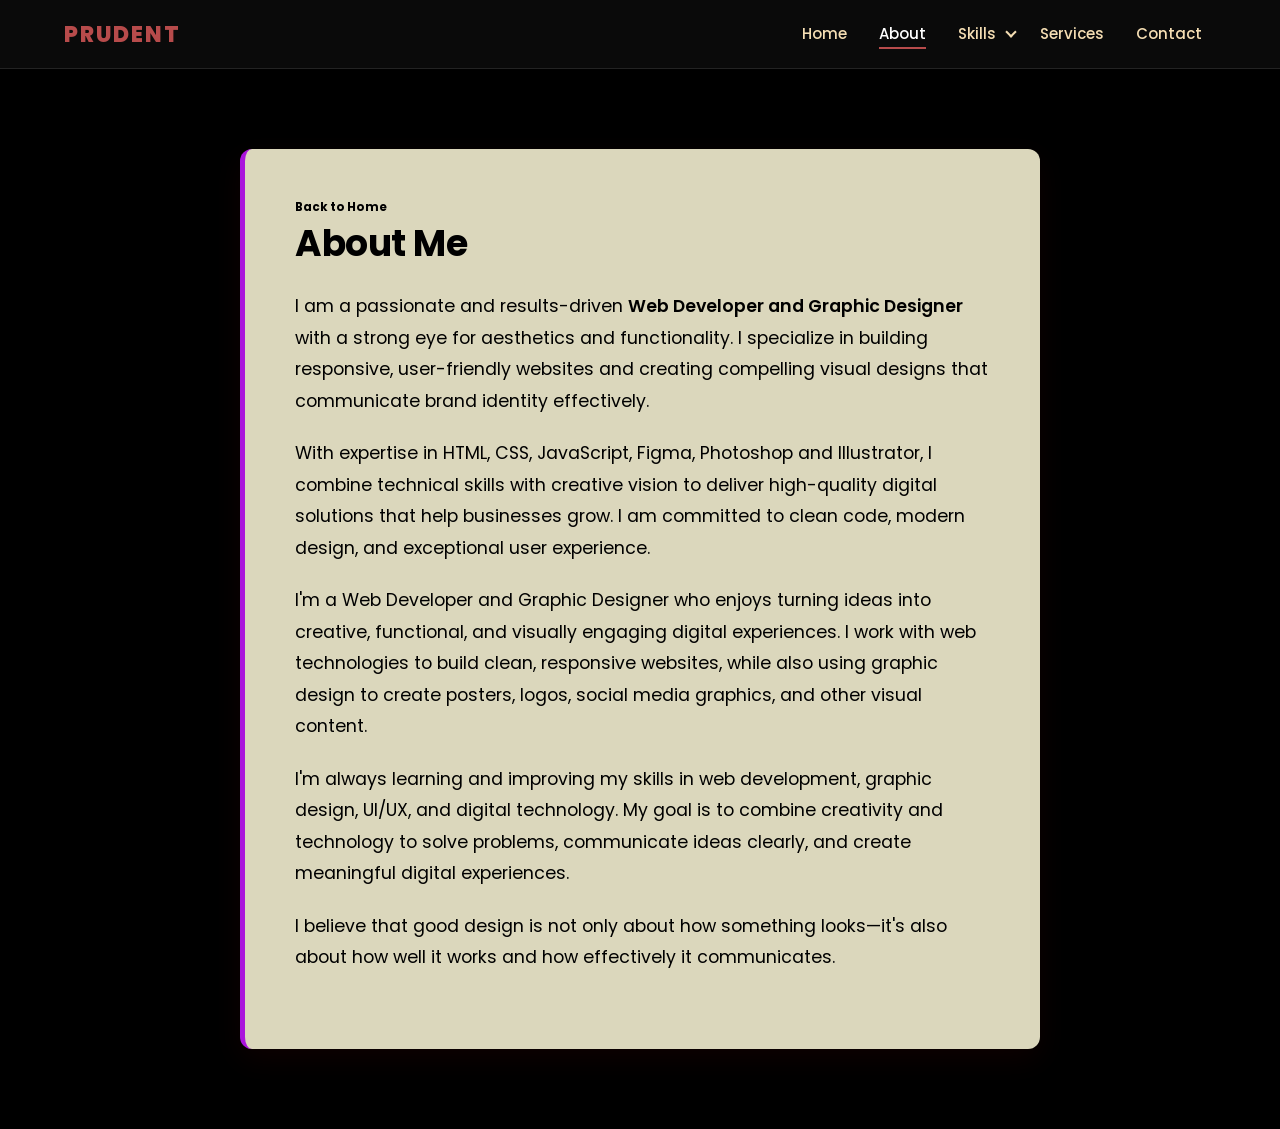
==== About.html @ c1146a16 "Add files via upload" ====
<!DOCTYPE html>
<html lang="en">

<head>
    <meta charset="UTF-8">
    <meta name="viewport" content="width=device-width, initial-scale=1.0">
    <link rel="stylesheet" href="style.css">
    <link rel="stylesheet" href="nav.css">
    <script src="nav.js" defer></script>
    <link rel="preconnect" href="https://fonts.googleapis.com">
    <link rel="preconnect" href="https://fonts.gstatic.com" crossorigin>
    <link rel="stylesheet" href="https://fonts.googleapis.com/css2?family=Bricolage+Grotesque:wght@600;800&family=Instrument+Sans:wght@400;600&family=Poppins:wght@100;400;500;600;700;800&display=swap">
    <title>PRIDANCE TAMBWE</title>
</head>

<body>
    <header class="site-header">
    <div class="nav-inner">
      <a class="brand" href="index.html">PRUDENT</a>
      <button class="nav-toggle" type="button" aria-expanded="false" aria-controls="main-menu" aria-label="Open menu"><span></span></button>
      <nav class="main-nav" aria-label="Main">
        <ul id="main-menu">
        <li><a href="index.html">Home</a></li>
        <li><a href="About.html" class="active" aria-current="page">About</a></li>
        <li class="has-dropdown">
          <a href="Skills.html">Skills</a>
          <button class="dd-toggle" type="button" aria-expanded="false" aria-label="Show skills menu"></button>
          <ul class="dropdown">
            <li><a href="Skills.html#html">HTML</a></li>
            <li><a href="Skills.html#css">CSS</a></li>
            <li><a href="Skills.html#javascript">JavaScript</a></li>
            <li><a href="Skills.html#photoshop">Adobe Photoshop</a></li>
            <li><a href="Skills.html#illustrator">Adobe Illustrator</a></li>
            <li><a href="Skills.html#premiere">Adobe Premiere Pro</a></li>
            <li><a href="Skills.html#affinity">Affinity</a></li>
            <li><a href="Skills.html#canva">Canva</a></li>
          </ul>
        </li>
        <li><a href="Services.html">Services</a></li>
        <li><a href="Contact.html">Contact</a></li>
        </ul>
      </nav>
    </div>
  </header>
    <section class="about">
        <h3><a href="index.html" class="back">Back to Home</a></h3>
        <h2>About Me</h2>
        <p>I am a passionate and results-driven <span>Web Developer and Graphic Designer</span> with a strong eye for aesthetics and functionality. I specialize in building responsive, user-friendly websites and creating compelling visual designs that communicate brand identity effectively.</p>
        <p>With expertise in HTML, CSS, JavaScript, Figma, Photoshop and Illustrator, I combine technical skills with creative vision to deliver high-quality digital solutions that help businesses grow. I am committed to clean code, modern design, and exceptional user experience.</p>
        <p>I'm a Web Developer and Graphic Designer who enjoys turning ideas into creative, functional, and visually engaging digital experiences. I work with web technologies to build clean, responsive websites, while also using graphic design to create posters, logos, social media graphics, and other visual content.</p>
        <p>I'm always learning and improving my skills in web development, graphic design, UI/UX, and digital technology. My goal is to combine creativity and technology to solve problems, communicate ideas clearly, and create meaningful digital experiences.</p>
        <p>I believe that good design is not only about how something looks—it's also about how well it works and how effectively it communicates.</p>

    </section>
</body>

</html>
---- style.css ----
*{
    margin: 0;
    padding: 0;
    box-sizing: border-box;
    text-decoration:none;
    border: none;
    outline: none;
    font-family:'Poppins',sans-serif;
}

html{
    font-size: 62.5%; 
}

body{
    width: 100%;
    min-height: 100vh;
    background-color: black;
    color: white;
}

section{
    min-height: 100vh;
    padding: 6rem 9% 5rem;
}

/* --- Your Exact Profile & Content Styles --- */
.home{
    color: white; /* keeps text readable on the black hero */
    display: flex;
    justify-content: center;
    align-items: center;
    gap: 8rem;
    background-color: black;
}

.home .home-content h1{
    font-size: 4rem;
    font-weight: 600;
    line-height: 1.3; 
}

span{
    color: #b74b4b;
}

.tagline{
    font-weight: 700;
}

.home-content h5{
    font-size: 2rem;
    margin-bottom: 1rem;
    font-weight: 700;
    display: inline;
}

.home-content p {
    font-size: 1.5rem; 
    font-weight: 400;
    margin-top: 6px;
}

.home-img{
    border-radius: 70%;
}

.home-img img{
    position: relative;
    width: 40vh;
    border-radius: 70%;
    box-shadow: 0 0 25px #012675; 
    cursor: pointer;
    transition: 0.2s linear;
}

.home-img img:hover{
    font-size: 1.8rem;
    font-weight: 500;
}

.social-icons a{
    display: inline-flex;
    justify-content: center;
    align-items: center;
    width: 4.4rem;
    height: 4.4rem;
    background-color: rgb(26, 2, 2);
    border: 0.2rem solid #ff69b4;
    border-radius: 50%;
    margin: 3rem 1.5rem 3rem 0;
    transition: 0.3s ease;
    color: #ff69b4; /* pink icons */
}

.social-icons .icon {
    width: 2.2rem;
    height: 2.2rem;
}

.social-icons a:hover {
    transform: scale(1.08);
    background-color: #ff69b4;
    color: black;
}

.btn{
    display: inline-block;
    padding: 1rem 2.8rem;
    background-color: black;
    border-radius: 4rem;
    font-size: 1.6rem;
    color: #b74b4b;
    letter-spacing: 0.3rem;
    font-weight: 600;
    border: 2px solid #b74b4b;
    transition: 0.3s ease;
    cursor: pointer;
}

.btn:hover{
    transform: scale(1.03);
    background-color: #b74b4b;
    color: black;
}

.typing-text{
    font-size: 20px;
    font-weight: 100;
    min-width: 200px;
    text-emphasis: initial;
}

.typing-text span{
    position: relative;
}

.typing-text span:before{
    content: "Web Developer & Graphic Designer";
    color: #fb0505f4;
    animation: words 20s infinite;
}

.typing-text span:after{
    content: "";
    background-color: black;
    position: absolute;
    width: calc(100% + 8px);
    height: 100%;
    border-left: 3px solid #d62b2b;
    right: -8px;
    animation: cursor 0.6s infinite;
}
   
.about {
  max-width: 800px;
  margin: 80px auto;
  padding: 50px;
  background: #dbd7bc; 
  border-left: 5px solid #aa14dc; 
  border-radius: 12px;
  box-shadow: 0 10px 30px rgba(181, 4, 4, 0.08);
  font-family: 'Segoe UI', Arial, sans-serif;
}

.about h2 {
  font-size: 36px;
  font-weight: 700;
  color: black;
  margin-bottom: 20px;
  letter-spacing: -0.5px;
  align-items: center;
}

.about p {
  font-size: 17.5px;
  line-height: 1.8;
  color: black;
  text-align: left;
  font-weight: 400;
  
}

.about span {
  color: black;
  font-weight: 600;
}


/* ==========================================================================
   2. 📱 INDEPENDENT MOBILE ONLY RESPONSIVENESS (Horizontal Row Layout)
   ========================================================================== */
@media(max-width: 768px) {
    /* Stacks text contents cleaner under the profile row on phones */
    .home {
        flex-direction: column-reverse;
        gap: 4rem;
        text-align: center;
    }

    .home-img img {
        width: 250px;
        height: auto;
    }

    .about {
        margin: 40px 15px;
        padding: 25px;
    }

    .about h2 {
        font-size: 28px;
    }
}

.about a {
    color: black;
}

.about p + p {
    margin-top: 1.2em;
}

.note .icon {
    width: 1.6rem;
    height: 1.6rem;
    vertical-align: middle;
}
---- nav.css ----
/* Navigation: one straight line on every page and every screen size */
.site-header {
    position: sticky;
    top: 0;
    z-index: 1000;
    background: #0a0a0a;
    border-bottom: 1px solid rgba(255, 255, 255, 0.1);
    font-family: 'Poppins', sans-serif;
}

.nav-inner {
    max-width: 1200px;
    margin: 0 auto;
    padding: 0 24px;
    height: 68px;
    display: flex;
    align-items: center;
    justify-content: space-between;
    gap: 24px;
}

.brand {
    font-size: 22px;
    font-weight: 800;
    letter-spacing: 0.08em;
    color: #b74b4b;
    text-decoration: none;
    white-space: nowrap;
    transition: color 0.2s ease;
}

.brand:hover { color: #d36a6a; }

.main-nav ul {
    list-style: none;
    margin: 0;
    padding: 0;
    display: flex;
    flex-wrap: nowrap;
    align-items: center;
    gap: 4px;
}

.main-nav li { position: relative; }

.main-nav a {
    position: relative;
    display: block;
    padding: 10px 14px;
    font-size: 15px;
    font-weight: 500;
    line-height: 1.2;
    white-space: nowrap;
    color: wheat;
    text-decoration: none;
    border: 0;
    transition: color 0.2s ease;
}

/* underline for hover and the current page */
.main-nav > ul > li > a::after {
    content: "";
    position: absolute;
    left: 14px;
    right: 14px;
    bottom: 4px;
    height: 2px;
    background: #b74b4b;
    transform: scaleX(0);
    transform-origin: left;
    transition: transform 0.25s ease;
}

.main-nav a:hover,
.main-nav a.active { color: #fff; }

.main-nav > ul > li > a:hover::after,
.main-nav > ul > li > a.active::after { transform: scaleX(1); }

.main-nav a:focus-visible,
.brand:focus-visible {
    outline: 2px solid #b74b4b;
    outline-offset: 2px;
    border-radius: 4px;
}

/* Skills arrow button */
.has-dropdown { display: flex; align-items: center; }
.has-dropdown > a { padding-right: 4px; }
.has-dropdown > a::after { right: 4px; }

.dd-toggle {
    width: 22px;
    height: 28px;
    padding: 0;
    background: transparent;
    border: 0;
    cursor: pointer;
    position: relative;
}

.dd-toggle::before {
    content: "";
    position: absolute;
    top: 8px;
    left: 7px;
    width: 6px;
    height: 6px;
    border-right: 2px solid wheat;
    border-bottom: 2px solid wheat;
    transform: rotate(45deg);
    transition: transform 0.2s ease, top 0.2s ease;
}

.has-dropdown:hover .dd-toggle::before,
.has-dropdown.open .dd-toggle::before { transform: rotate(-135deg); top: 12px; }

.dd-toggle:focus-visible { outline: 2px solid #b74b4b; outline-offset: 2px; border-radius: 4px; }

/* Menu button (phones only) */
.nav-toggle {
    display: none;
    width: 44px;
    height: 44px;
    padding: 0;
    background: transparent;
    border: 1px solid rgba(255, 255, 255, 0.2);
    border-radius: 8px;
    cursor: pointer;
    position: relative;
}

.nav-toggle:focus-visible { outline: 2px solid #b74b4b; outline-offset: 2px; }

.nav-toggle span,
.nav-toggle span::before,
.nav-toggle span::after {
    content: "";
    position: absolute;
    width: 20px;
    height: 2px;
    background: wheat;
    transition: transform 0.25s ease;
}

.nav-toggle span { top: 21px; left: 11px; }
.nav-toggle span::before { left: 0; top: -6px; }
.nav-toggle span::after { left: 0; top: 6px; }

.nav-toggle[aria-expanded="true"] span { background: transparent; }
.nav-toggle[aria-expanded="true"] span::before { transform: translateY(6px) rotate(45deg); }
.nav-toggle[aria-expanded="true"] span::after { transform: translateY(-6px) rotate(-45deg); }

/* Skills dropdown (opens on hover, keyboard focus or the arrow) */
.main-nav .dropdown {
    position: absolute;
    top: 100%;
    left: 0;
    min-width: 220px;
    padding: 8px;
    background: #141414;
    border: 1px solid rgba(255, 255, 255, 0.12);
    border-radius: 10px;
    box-shadow: 0 12px 30px rgba(0, 0, 0, 0.45);
    display: none;
    flex-direction: column;
    align-items: stretch;
    gap: 0;
}

.has-dropdown:hover .dropdown,
.has-dropdown:focus-within .dropdown,
.has-dropdown.open .dropdown { display: flex; }

.main-nav .dropdown a {
    padding: 9px 12px;
    font-size: 14px;
    border-radius: 6px;
}

.main-nav .dropdown a:hover { background: rgba(255, 255, 255, 0.08); color: #fff; }

/* Phones: logo and menu button on top; the menu opens as a drop-down list */
@media (max-width: 860px) {
    .nav-inner { height: 60px; padding: 0 16px; }
    .brand { font-size: 20px; }
    .nav-toggle { display: block; }

    .main-nav {
        position: absolute;
        top: 100%;
        left: 0;
        right: 0;
        display: none;
        background: #0a0a0a;
        border-bottom: 1px solid rgba(255, 255, 255, 0.1);
        padding: 8px 16px 16px;
        max-height: calc(100vh - 60px);
        overflow-y: auto;
    }

    .main-nav.open { display: block; }

    .main-nav ul { flex-direction: column; align-items: stretch; gap: 0; }

    .main-nav li { border-bottom: 1px solid rgba(255, 255, 255, 0.08); }
    .main-nav li:last-child { border-bottom: 0; }

    .main-nav a { padding: 14px 8px; font-size: 16px; }

    .main-nav > ul > li > a::after { left: 8px; right: auto; width: 24px; bottom: 8px; }
    .main-nav > ul > li > a.active::after { transform: scaleX(1); }

    .has-dropdown { flex-wrap: wrap; }
    .has-dropdown > a { flex: 1; padding-right: 8px; }
    .has-dropdown > a::after { right: auto; }

    .dd-toggle { width: 44px; height: 44px; }
    .dd-toggle::before { top: 17px; left: 17px; }
    .has-dropdown:hover .dd-toggle::before { transform: rotate(45deg); top: 17px; }
    .has-dropdown.open .dd-toggle::before { transform: rotate(-135deg); top: 20px; }

    /* sub-list opens inside the menu only when the arrow is tapped */
    .main-nav .has-dropdown { position: relative; }

    .main-nav .dropdown {
        position: static;
        display: none;
        flex-basis: 100%;
        min-width: 0;
        background: transparent;
        border: 0;
        box-shadow: none;
        padding: 0 0 8px 12px;
    }

    .has-dropdown:hover .dropdown,
    .has-dropdown:focus-within .dropdown { display: none; }
    .has-dropdown.open .dropdown { display: flex; }
}
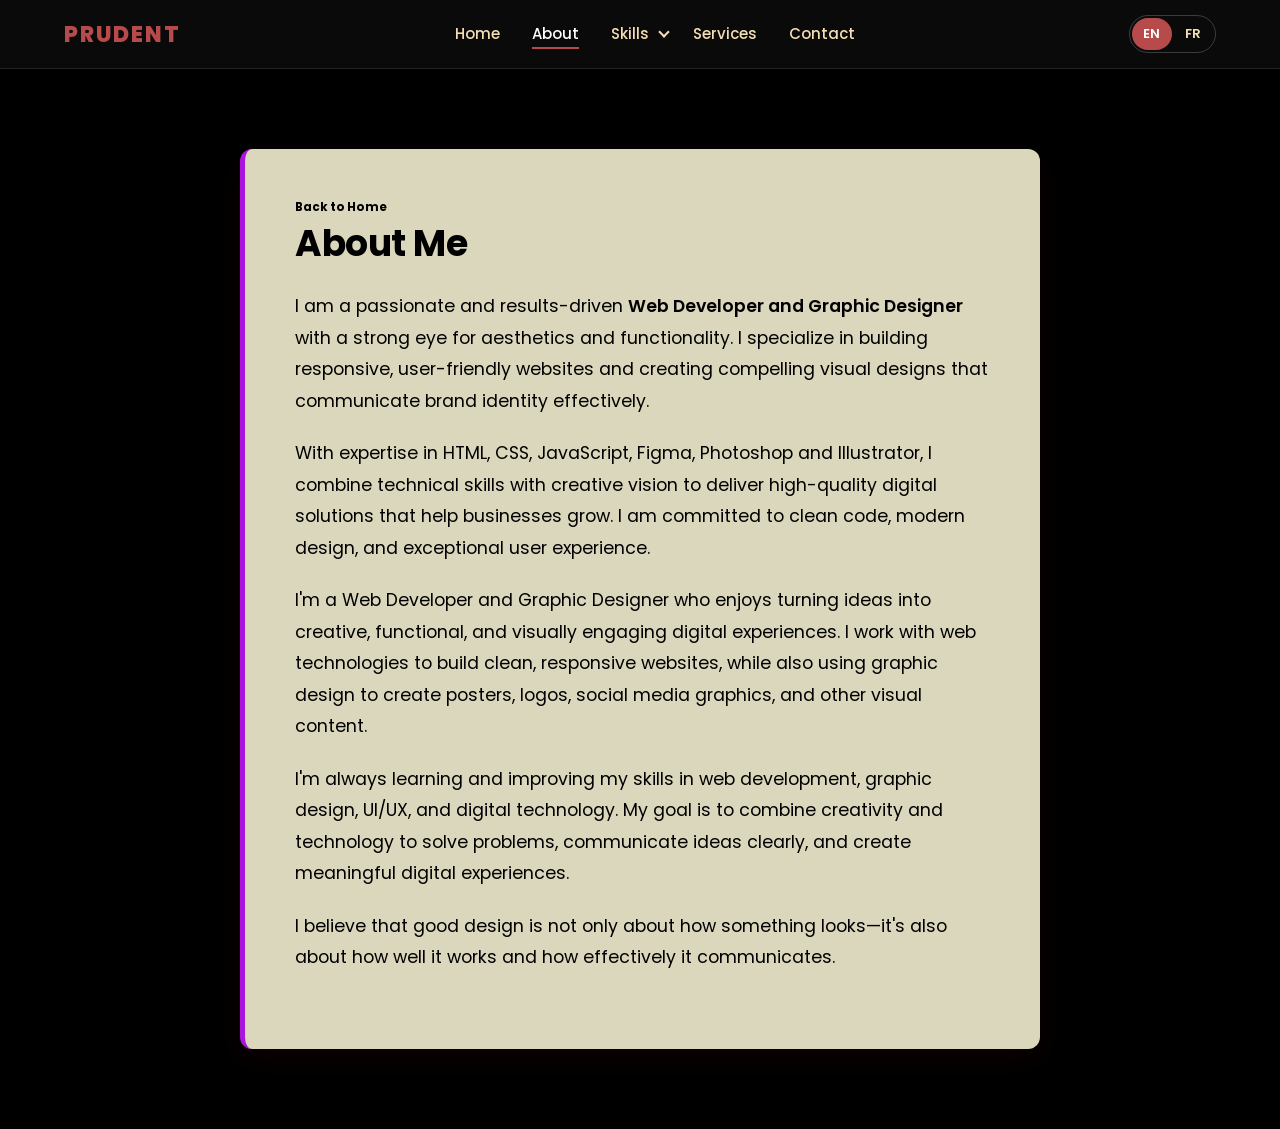
==== commit f1369a21: "Add files via upload" ====
--- a/About.html
+++ b/About.html
@@ -7,6 +7,7 @@
     <link rel="stylesheet" href="style.css">
     <link rel="stylesheet" href="nav.css">
     <script src="nav.js" defer></script>
+    <script src="i18n.js" defer></script>
     <link rel="preconnect" href="https://fonts.googleapis.com">
     <link rel="preconnect" href="https://fonts.gstatic.com" crossorigin>
     <link rel="stylesheet" href="https://fonts.googleapis.com/css2?family=Bricolage+Grotesque:wght@600;800&family=Instrument+Sans:wght@400;600&family=Poppins:wght@100;400;500;600;700;800&display=swap">
--- a/style.css
+++ b/style.css
@@ -117,6 +117,7 @@
     border: 2px solid #b74b4b;
     transition: 0.3s ease;
     cursor: pointer;
+    margin-left: -30px;
 }
 
 .btn:hover{
@@ -227,3 +228,30 @@
     height: 1.6rem;
     vertical-align: middle;
 }
+
+/* Hero button: same neat look in English and French */
+.home-content .btn {
+    display: inline-flex;
+    align-items: center;
+    justify-content: center;
+    width: 24rem;
+    max-width: 100%;
+    white-space: nowrap;
+    text-align: center;
+    line-height: 1.2;
+    /* extra left padding cancels the trailing letter-spacing so the text looks centred */
+    padding: 1rem 2.8rem 1rem calc(2.8rem + 0.3rem);
+}
+
+/* Desktop: same hero width in every language, so the photo, text and button never shift when switching EN/FR */
+@media (min-width: 769px) {
+    .home {
+        padding-left: 4rem;
+        padding-right: 4rem;
+    }
+
+    .home .home-content {
+        flex: 0 1 70rem;
+        min-width: 0;
+    }
+}
--- a/nav.css
+++ b/nav.css
@@ -155,7 +155,8 @@
 .main-nav .dropdown {
     position: absolute;
     top: 100%;
-    left: 0;
+    left: 100%;
+    z-index: 1100;
     min-width: 220px;
     padding: 8px;
     background: #141414;
@@ -195,8 +196,6 @@
         background: #0a0a0a;
         border-bottom: 1px solid rgba(255, 255, 255, 0.1);
         padding: 8px 16px 16px;
-        max-height: calc(100vh - 60px);
-        overflow-y: auto;
     }
 
     .main-nav.open { display: block; }
@@ -224,17 +223,58 @@
     .main-nav .has-dropdown { position: relative; }
 
     .main-nav .dropdown {
-        position: static;
+        position: absolute;
+        top: 100%;
+        left: auto;
+        right: 0;
         display: none;
-        flex-basis: 100%;
-        min-width: 0;
-        background: transparent;
-        border: 0;
-        box-shadow: none;
-        padding: 0 0 8px 12px;
+        min-width: 210px;
+        padding: 8px;
+        background: #141414;
+        border: 1px solid rgba(255, 255, 255, 0.12);
+        border-radius: 10px;
+        box-shadow: 0 12px 30px rgba(0, 0, 0, 0.45);
     }
+
+    .main-nav .dropdown li { border-bottom: 0; }
 
     .has-dropdown:hover .dropdown,
     .has-dropdown:focus-within .dropdown { display: none; }
     .has-dropdown.open .dropdown { display: flex; }
 }
+
+/* Language switcher (EN | FR), top-right corner */
+.lang-switch {
+    display: flex;
+    gap: 2px;
+    padding: 2px;
+    flex-shrink: 0;
+    border: 1px solid rgba(255, 255, 255, 0.2);
+    border-radius: 999px;
+}
+
+.lang-switch button {
+    padding: 6px 11px;
+    font: 600 13px 'Poppins', sans-serif;
+    letter-spacing: 0.04em;
+    color: wheat;
+    background: transparent;
+    border: 0;
+    border-radius: 999px;
+    cursor: pointer;
+    transition: background 0.2s ease, color 0.2s ease;
+}
+
+.lang-switch button:hover { color: #fff; }
+.lang-switch button[aria-pressed="true"] { background: #b74b4b; color: #fff; }
+.lang-switch button:focus-visible { outline: 2px solid #b74b4b; outline-offset: 2px; }
+
+@media (max-width: 860px) {
+    .lang-switch { margin-left: auto; order: 2; }
+    .nav-toggle { order: 3; }
+}
+
+/* Mid-size screens: keep the floating panel inside the window */
+@media (min-width: 861px) and (max-width: 1000px) {
+    .main-nav .dropdown { left: auto; right: 0; }
+}
